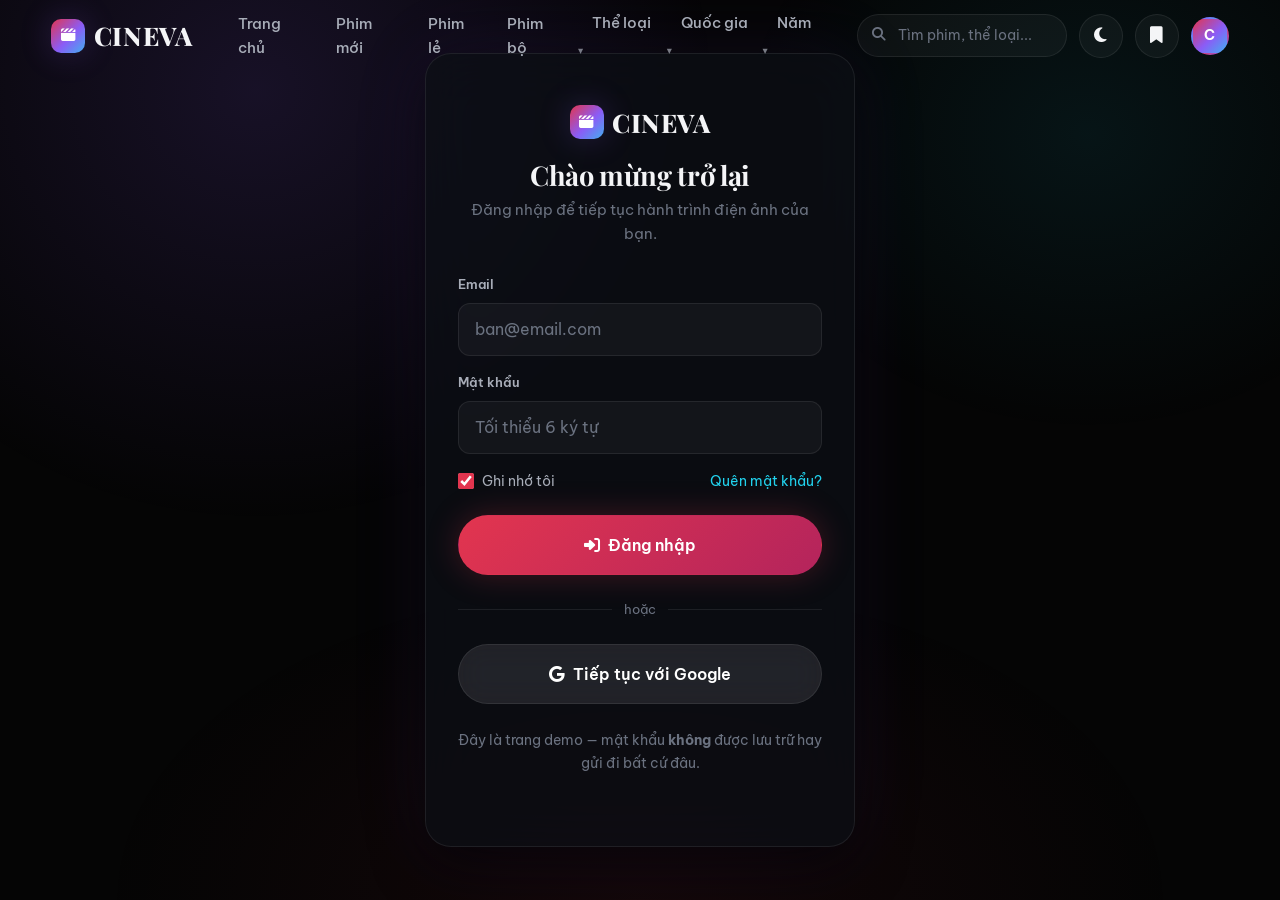
==== login.html @ 710e1b4e "Add files via upload" ====
<!DOCTYPE html>
<html lang="vi" data-theme="dark">
<head>
  <meta charset="UTF-8">
  <meta name="viewport" content="width=device-width, initial-scale=1.0">
  <title>Đăng Nhập — CINEVA</title>
  <meta name="description" content="Đăng nhập vào tài khoản CINEVA để đồng bộ danh sách phim và lịch sử xem.">
  <link rel="icon" href="data:image/svg+xml,%3Csvg xmlns='http://www.w3.org/2000/svg' viewBox='0 0 64 64'%3E%3Cdefs%3E%3ClinearGradient id='g' x1='0' y1='0' x2='1' y2='1'%3E%3Cstop offset='0' stop-color='%23e2354f'/%3E%3Cstop offset='.5' stop-color='%238b5cf6'/%3E%3Cstop offset='1' stop-color='%2322d3ee'/%3E%3C/linearGradient%3E%3C/defs%3E%3Crect width='64' height='64' rx='14' fill='url(%23g)'/%3E%3Cpath d='M26 20l18 12-18 12z' fill='%23fff'/%3E%3C/svg%3E">
  <link rel="preconnect" href="https://fonts.googleapis.com">
  <link rel="preconnect" href="https://fonts.gstatic.com" crossorigin>
  <link href="https://fonts.googleapis.com/css2?family=Be+Vietnam+Pro:wght@300;400;500;600;700;800&family=Playfair+Display:wght@600;700;800;900&display=swap" rel="stylesheet">
  <link rel="stylesheet" href="https://cdnjs.cloudflare.com/ajax/libs/font-awesome/6.5.2/css/all.min.css">
  <link rel="stylesheet" href="assets/css/main.css">
  <link rel="stylesheet" href="assets/css/animations.css">
  <link rel="stylesheet" href="assets/css/responsive.css">
  <script src="assets/js/theme.js"></script>
</head>
<body data-page="login" class="page-fade">
  <header class="site-header"></header>

  <main class="auth-page">
    <div class="auth-card reveal in-view">
      <a class="logo" href="index.html" style="justify-content:center;margin-bottom:.6rem">
        <span class="logo-mark"><i class="fa-solid fa-clapperboard"></i></span>
        <span>CINEVA</span>
      </a>
      <h1 style="text-align:center;font-family:var(--font-display);font-size:1.7rem;margin-bottom:.4rem">Chào mừng trở lại</h1>
      <p style="text-align:center;color:var(--text-3);margin-bottom:1.8rem">Đăng nhập để tiếp tục hành trình điện ảnh của bạn.</p>

      <form id="login-form" novalidate>
        <div class="form-group">
          <label for="login-email">Email</label>
          <input class="form-control" id="login-email" type="email" placeholder="ban@email.com" autocomplete="email" required>
          <span class="field-error">Vui lòng nhập email hợp lệ</span>
        </div>
        <div class="form-group">
          <label for="login-password">Mật khẩu</label>
          <input class="form-control" id="login-password" type="password" placeholder="Tối thiểu 6 ký tự" autocomplete="current-password" required>
          <span class="field-error">Mật khẩu phải có ít nhất 6 ký tự</span>
        </div>
        <div class="form-row" style="display:flex;justify-content:space-between;align-items:center;margin-bottom:1.4rem">
          <label class="checkbox-wrap"><input type="checkbox" checked> Ghi nhớ tôi</label>
          <a href="#" id="link-forgot" style="color:var(--cyan);font-size:.88rem">Quên mật khẩu?</a>
        </div>
        <button class="btn btn-primary btn-lg" type="submit" style="width:100%"><i class="fa-solid fa-right-to-bracket"></i> Đăng nhập</button>
      </form>

      <div class="auth-divider"><span>hoặc</span></div>
      <button class="btn btn-glass btn-lg" id="btn-google" style="width:100%"><i class="fa-brands fa-google"></i> Tiếp tục với Google</button>

      <p style="text-align:center;margin-top:1.6rem;color:var(--text-3);font-size:.88rem">
        Đây là trang demo — mật khẩu <strong>không</strong> được lưu trữ hay gửi đi bất cứ đâu.
      </p>
    </div>
  </main>

  <script src="assets/js/movies.js"></script>
  <script src="assets/js/watchlist.js"></script>
  <script src="assets/js/history.js"></script>
  <script src="assets/js/app.js"></script>
  <script src="assets/js/search.js"></script>
</body>
</html>
---- assets/css/main.css ----
/* ============================================================
   CINEVA — Main Stylesheet
   Design System: Cinematic · Premium · Dark · Glassmorphism
   ============================================================ */

/* ---------- 1. Design Tokens ---------- */
:root {
  /* Backgrounds */
  --bg-0: #050505;
  --bg-1: #08090d;
  --bg-2: #0d1017;
  --bg-3: #131722;
  --surface: rgba(255, 255, 255, 0.04);
  --surface-hover: rgba(255, 255, 255, 0.08);
  --glass: rgba(13, 16, 23, 0.72);
  --glass-border: rgba(255, 255, 255, 0.08);

  /* Text */
  --text-1: #f4f5f7;
  --text-2: #a8adb8;
  --text-3: #6b7280;

  /* Accent */
  --crimson: #e2354f;
  --crimson-soft: #ff5c72;
  --purple: #8b5cf6;
  --blue: #3b82f6;
  --cyan: #22d3ee;
  --gold: #f5c518;
  --accent-grad: linear-gradient(135deg, #e2354f 0%, #8b5cf6 55%, #22d3ee 120%);
  --aurora: radial-gradient(60% 80% at 20% 10%, rgba(139, 92, 246, 0.14), transparent 60%),
            radial-gradient(50% 60% at 85% 15%, rgba(34, 211, 238, 0.08), transparent 55%),
            radial-gradient(70% 60% at 50% 100%, rgba(226, 53, 79, 0.07), transparent 60%);

  /* Typography */
  --font-display: "Playfair Display", Georgia, serif;
  --font-body: "Be Vietnam Pro", "Segoe UI", system-ui, sans-serif;

  /* Spacing scale */
  --sp-1: 0.25rem; --sp-2: 0.5rem; --sp-3: 0.75rem; --sp-4: 1rem;
  --sp-5: 1.5rem; --sp-6: 2rem; --sp-7: 3rem; --sp-8: 4rem; --sp-9: 6rem;

  /* Radius */
  --r-sm: 8px; --r-md: 12px; --r-lg: 18px; --r-xl: 26px; --r-full: 999px;

  /* Shadow & Glow */
  --shadow-card: 0 8px 30px rgba(0, 0, 0, 0.45);
  --shadow-lift: 0 18px 50px rgba(0, 0, 0, 0.6);
  --glow-crimson: 0 0 32px rgba(226, 53, 79, 0.25);
  --glow-purple: 0 0 32px rgba(139, 92, 246, 0.22);

  /* Motion */
  --ease: cubic-bezier(0.22, 1, 0.36, 1);
  --dur-1: 0.18s; --dur-2: 0.35s; --dur-3: 0.6s;

  /* Layout */
  --header-h: 72px;
  --container: 1440px;
  --gutter: clamp(1rem, 4vw, 3.5rem);
}

/* Light theme */
[data-theme="light"] {
  --bg-0: #f7f7f9;
  --bg-1: #ffffff;
  --bg-2: #eef0f4;
  --bg-3: #e4e7ee;
  --surface: rgba(0, 0, 0, 0.04);
  --surface-hover: rgba(0, 0, 0, 0.08);
  --glass: rgba(255, 255, 255, 0.82);
  --glass-border: rgba(0, 0, 0, 0.08);
  --text-1: #14161c;
  --text-2: #4b5260;
  --text-3: #8b93a3;
  --shadow-card: 0 8px 30px rgba(20, 22, 28, 0.1);
  --shadow-lift: 0 18px 50px rgba(20, 22, 28, 0.16);
}

/* ---------- 2. Reset & Base ---------- */
*, *::before, *::after { box-sizing: border-box; margin: 0; padding: 0; }

html { scroll-behavior: smooth; -webkit-text-size-adjust: 100%; }

body {
  font-family: var(--font-body);
  background: var(--bg-0);
  color: var(--text-1);
  line-height: 1.6;
  min-height: 100vh;
  overflow-x: hidden;
  transition: background-color var(--dur-3) var(--ease), color var(--dur-3) var(--ease);
}
body::before {
  content: "";
  position: fixed; inset: 0;
  background: var(--aurora);
  pointer-events: none;
  z-index: 0;
}

img, video { max-width: 100%; display: block; }
a { color: inherit; text-decoration: none; }
button { font: inherit; color: inherit; background: none; border: none; cursor: pointer; }
input, select, textarea { font: inherit; color: inherit; }
ul, ol { list-style: none; }

:focus-visible {
  outline: 2px solid var(--cyan);
  outline-offset: 3px;
  border-radius: 4px;
}

::selection { background: rgba(139, 92, 246, 0.4); color: #fff; }

/* Scrollbar */
::-webkit-scrollbar { width: 10px; height: 8px; }
::-webkit-scrollbar-track { background: var(--bg-1); }
::-webkit-scrollbar-thumb { background: #2a2f3d; border-radius: 5px; }
::-webkit-scrollbar-thumb:hover { background: #3b4152; }

.container {
  width: 100%;
  max-width: var(--container);
  margin-inline: auto;
  padding-inline: var(--gutter);
  position: relative;
  z-index: 1;
}

.visually-hidden {
  position: absolute; width: 1px; height: 1px;
  clip-path: inset(50%); overflow: hidden; white-space: nowrap;
}

main { position: relative; z-index: 1; }

/* ---------- 3. Typography ---------- */
h1, h2, h3, h4 { font-weight: 700; line-height: 1.2; letter-spacing: -0.01em; }
.display-title {
  font-family: var(--font-display);
  font-size: clamp(2.2rem, 5.5vw, 4.6rem);
  font-weight: 800;
  letter-spacing: -0.02em;
  line-height: 1.05;
}
.section-title {
  font-size: clamp(1.15rem, 2.2vw, 1.55rem);
  font-weight: 700;
  display: flex; align-items: center; gap: var(--sp-3);
}
.section-title::before {
  content: "";
  width: 4px; height: 1.35em;
  border-radius: 2px;
  background: var(--accent-grad);
  flex-shrink: 0;
}
.text-gradient {
  background: var(--accent-grad);
  -webkit-background-clip: text;
  background-clip: text;
  -webkit-text-fill-color: transparent;
  color: transparent;
}

/* ---------- 4. Buttons ---------- */
.btn {
  --btn-bg: var(--surface);
  display: inline-flex; align-items: center; justify-content: center;
  gap: var(--sp-2);
  padding: 0.8rem 1.7rem;
  border-radius: var(--r-full);
  font-weight: 600;
  font-size: 0.95rem;
  background: var(--btn-bg);
  border: 1px solid var(--glass-border);
  position: relative;
  overflow: hidden;
  transition: transform var(--dur-2) var(--ease), box-shadow var(--dur-2) var(--ease),
              background var(--dur-2) var(--ease), border-color var(--dur-2) var(--ease);
  white-space: nowrap;
  user-select: none;
}
.btn:hover { transform: translateY(-2px); background: var(--surface-hover); }
.btn:active { transform: translateY(0) scale(0.98); }

.btn-primary {
  background: linear-gradient(135deg, #e2354f, #b4245c);
  border-color: transparent;
  color: #fff;
  box-shadow: var(--glow-crimson);
}
.btn-primary:hover {
  background: linear-gradient(135deg, #ff4763, #cb2968);
  box-shadow: 0 0 44px rgba(226, 53, 79, 0.4);
}
.btn-glass {
  background: rgba(255, 255, 255, 0.09);
  backdrop-filter: blur(14px);
  -webkit-backdrop-filter: blur(14px);
  color: #fff;
}
.btn-glass:hover { background: rgba(255, 255, 255, 0.16); }
.btn-icon {
  width: 44px; height: 44px;
  padding: 0;
  border-radius: var(--r-full);
  display: inline-flex; align-items: center; justify-content: center;
  font-size: 1.05rem;
}
.btn-lg { padding: 1rem 2.3rem; font-size: 1.02rem; }

/* Ripple */
.ripple-ink {
  position: absolute;
  border-radius: 50%;
  background: rgba(255, 255, 255, 0.35);
  transform: scale(0);
  animation: ripple 0.55s var(--ease) forwards;
  pointer-events: none;
}

/* ---------- 5. Header ---------- */
.site-header {
  position: fixed;
  top: 0; left: 0; right: 0;
  z-index: 100;
  height: var(--header-h);
  display: flex; align-items: center;
  transition: background var(--dur-2) var(--ease), border-color var(--dur-2) var(--ease),
              backdrop-filter var(--dur-2) var(--ease);
  border-bottom: 1px solid transparent;
}
.site-header.scrolled {
  background: var(--glass);
  backdrop-filter: blur(20px) saturate(1.4);
  -webkit-backdrop-filter: blur(20px) saturate(1.4);
  border-bottom-color: var(--glass-border);
}
.header-inner {
  display: flex; align-items: center; gap: var(--sp-6);
  width: 100%;
}
.logo {
  font-family: var(--font-display);
  font-size: 1.6rem;
  font-weight: 800;
  letter-spacing: 0.02em;
  display: flex; align-items: center; gap: 0.55rem;
  flex-shrink: 0;
}
.logo-mark {
  width: 34px; height: 34px;
  border-radius: 10px;
  background: var(--accent-grad);
  display: inline-flex; align-items: center; justify-content: center;
  color: #fff; font-size: 0.9rem;
  box-shadow: var(--glow-purple);
}
.main-nav { display: flex; align-items: center; gap: 0.25rem; }
.main-nav a {
  padding: 0.5rem 0.9rem;
  border-radius: var(--r-full);
  font-size: 0.92rem;
  font-weight: 500;
  color: var(--text-2);
  transition: color var(--dur-1) ease, background var(--dur-1) ease;
}
.main-nav a:hover { color: var(--text-1); background: var(--surface); }
.main-nav a.active { color: var(--text-1); background: var(--surface-hover); }

/* Dropdown nav */
.nav-drop { position: relative; }
.nav-drop > a::after { content: " ▾"; font-size: 0.7em; opacity: 0.7; }
.nav-drop-menu {
  position: absolute; top: calc(100% + 10px); left: 0;
  min-width: 220px;
  background: var(--glass);
  backdrop-filter: blur(24px);
  -webkit-backdrop-filter: blur(24px);
  border: 1px solid var(--glass-border);
  border-radius: var(--r-lg);
  padding: var(--sp-2);
  display: grid; grid-template-columns: 1fr 1fr; gap: 2px;
  opacity: 0; visibility: hidden; transform: translateY(8px);
  transition: all var(--dur-2) var(--ease);
  box-shadow: var(--shadow-lift);
}
.nav-drop:hover .nav-drop-menu,
.nav-drop:focus-within .nav-drop-menu { opacity: 1; visibility: visible; transform: translateY(0); }
.nav-drop-menu a { display: block; padding: 0.5rem 0.8rem; border-radius: var(--r-sm); font-size: 0.88rem; }

.header-actions { display: flex; align-items: center; gap: var(--sp-3); margin-left: auto; }

/* Header search */
.header-search { position: relative; }
.header-search input {
  width: 210px;
  padding: 0.55rem 1rem 0.55rem 2.5rem;
  border-radius: var(--r-full);
  border: 1px solid var(--glass-border);
  background: var(--surface);
  color: var(--text-1);
  font-size: 0.9rem;
  transition: width var(--dur-2) var(--ease), background var(--dur-2), border-color var(--dur-2);
}
.header-search input:focus { width: 300px; outline: none; border-color: var(--purple); background: var(--bg-2); }
.header-search input::placeholder { color: var(--text-3); }
.header-search .search-ico {
  position: absolute; left: 0.95rem; top: 50%; transform: translateY(-50%);
  color: var(--text-3); pointer-events: none; font-size: 0.85rem;
}

/* Search suggestion dropdown */
.search-suggest {
  position: absolute; top: calc(100% + 10px); right: 0;
  width: min(420px, 92vw);
  max-height: 420px; overflow-y: auto;
  background: var(--glass);
  backdrop-filter: blur(24px);
  -webkit-backdrop-filter: blur(24px);
  border: 1px solid var(--glass-border);
  border-radius: var(--r-lg);
  box-shadow: var(--shadow-lift);
  padding: var(--sp-2);
  display: none;
  z-index: 110;
}
.search-suggest.open { display: block; animation: fadeSlideUp var(--dur-2) var(--ease); }
.suggest-item {
  display: flex; gap: var(--sp-3); align-items: center;
  padding: var(--sp-2);
  border-radius: var(--r-md);
  transition: background var(--dur-1);
}
.suggest-item:hover, .suggest-item:focus { background: var(--surface-hover); }
.suggest-item img { width: 46px; height: 66px; object-fit: cover; border-radius: 6px; flex-shrink: 0; }
.suggest-item .s-title { font-weight: 600; font-size: 0.92rem; }
.suggest-item .s-meta { font-size: 0.78rem; color: var(--text-3); }
.suggest-empty { padding: var(--sp-5); text-align: center; color: var(--text-3); font-size: 0.9rem; }

.avatar-btn {
  width: 38px; height: 38px;
  border-radius: var(--r-full);
  background: var(--accent-grad);
  display: inline-flex; align-items: center; justify-content: center;
  font-weight: 700; font-size: 0.85rem; color: #fff;
  border: 2px solid transparent;
  transition: box-shadow var(--dur-2), transform var(--dur-2);
  flex-shrink: 0;
}
.avatar-btn:hover { box-shadow: var(--glow-purple); transform: scale(1.06); }

.hamburger { display: none; }

/* Mobile drawer */
.mobile-drawer {
  position: fixed; inset: 0; z-index: 200;
  visibility: hidden;
}
.mobile-drawer.open { visibility: visible; }
.drawer-backdrop {
  position: absolute; inset: 0;
  background: rgba(0, 0, 0, 0.6);
  backdrop-filter: blur(4px);
  opacity: 0;
  transition: opacity var(--dur-2);
}
.mobile-drawer.open .drawer-backdrop { opacity: 1; }
.drawer-panel {
  position: absolute; top: 0; right: 0; bottom: 0;
  width: min(320px, 85vw);
  background: var(--bg-1);
  border-left: 1px solid var(--glass-border);
  padding: var(--sp-6) var(--sp-5);
  transform: translateX(100%);
  transition: transform var(--dur-2) var(--ease);
  overflow-y: auto;
}
.mobile-drawer.open .drawer-panel { transform: translateX(0); }
.drawer-panel nav a {
  display: flex; align-items: center; gap: var(--sp-3);
  padding: 0.85rem 1rem;
  border-radius: var(--r-md);
  font-weight: 500;
  color: var(--text-2);
  transition: background var(--dur-1), color var(--dur-1);
}
.drawer-panel nav a:hover, .drawer-panel nav a.active { background: var(--surface-hover); color: var(--text-1); }
.drawer-close { position: absolute; top: 1rem; right: 1rem; }

/* ---------- 6. Hero ---------- */
.hero {
  position: relative;
  min-height: clamp(560px, 92vh, 860px);
  display: flex; align-items: flex-end;
  overflow: hidden;
  isolation: isolate;
}
.hero-bg {
  position: absolute; inset: 0; z-index: -2;
}
.hero-bg img {
  width: 100%; height: 100%;
  object-fit: cover;
  transform: scale(1.06);
  animation: heroKenBurns 14s var(--ease) infinite alternate;
}
.hero-slide { position: absolute; inset: 0; opacity: 0; transition: opacity 0.9s var(--ease); }
.hero-slide.active { opacity: 1; }
.hero::after {
  content: "";
  position: absolute; inset: 0; z-index: -1;
  background:
    linear-gradient(to top, var(--bg-0) 4%, rgba(5, 5, 5, 0.55) 42%, rgba(5, 5, 5, 0.15) 75%),
    linear-gradient(to right, rgba(5, 5, 5, 0.88) 0%, rgba(5, 5, 5, 0.42) 45%, transparent 75%);
}
.hero-content {
  padding-bottom: clamp(3rem, 8vh, 6rem);
  padding-top: calc(var(--header-h) + 2rem);
  max-width: 640px;
}
.hero-eyebrow {
  display: inline-flex; align-items: center; gap: var(--sp-2);
  font-size: 0.78rem;
  font-weight: 700;
  letter-spacing: 0.22em;
  text-transform: uppercase;
  color: var(--crimson-soft);
  margin-bottom: var(--sp-4);
}
.hero-eyebrow::before { content: ""; width: 28px; height: 2px; background: var(--crimson); border-radius: 2px; }
.hero-meta {
  display: flex; flex-wrap: wrap; align-items: center; gap: var(--sp-3);
  margin: var(--sp-4) 0;
  font-size: 0.92rem;
  color: var(--text-2);
}
.hero-meta .dot { width: 4px; height: 4px; border-radius: 50%; background: var(--text-3); }
.rating-badge {
  display: inline-flex; align-items: center; gap: 0.35rem;
  padding: 0.2rem 0.65rem;
  border-radius: var(--r-full);
  background: rgba(245, 197, 24, 0.12);
  color: var(--gold);
  font-weight: 700;
  font-size: 0.86rem;
  border: 1px solid rgba(245, 197, 24, 0.25);
}
.hero-desc {
  color: var(--text-2);
  font-size: 1.02rem;
  max-width: 560px;
  display: -webkit-box;
  -webkit-line-clamp: 3;
  -webkit-box-orient: vertical;
  overflow: hidden;
  margin-bottom: var(--sp-6);
}
.hero-actions { display: flex; flex-wrap: wrap; gap: var(--sp-3); }
.hero-genres { display: flex; flex-wrap: wrap; gap: var(--sp-2); margin-top: var(--sp-2); }
.genre-chip {
  padding: 0.28rem 0.85rem;
  border-radius: var(--r-full);
  font-size: 0.8rem;
  font-weight: 500;
  background: rgba(255, 255, 255, 0.07);
  border: 1px solid var(--glass-border);
  color: var(--text-2);
  transition: all var(--dur-1);
  cursor: pointer;
  position: relative;
  z-index: 1;
}
.genre-chip:hover { background: var(--surface-hover); color: var(--text-1); border-color: var(--purple); }
.genre-chip.active {
  background: linear-gradient(135deg, rgba(226, 53, 79, 0.25), rgba(139, 92, 246, 0.25));
  color: #fff;
  border-color: var(--crimson);
  box-shadow: var(--glow-crimson);
}

/* Hero indicators */
.hero-dots {
  position: absolute;
  right: var(--gutter); bottom: 3rem;
  display: flex; flex-direction: column; gap: 10px;
  z-index: 2;
}
.hero-dots button {
  width: 4px; height: 26px;
  border-radius: 2px;
  background: rgba(255, 255, 255, 0.25);
  transition: all var(--dur-2) var(--ease);
}
.hero-dots button.active { background: var(--crimson); height: 42px; box-shadow: var(--glow-crimson); }

/* ---------- 7. Sections & Rails ---------- */
.section { padding-block: clamp(1.6rem, 3.5vw, 2.6rem); position: relative; z-index: 1; }
.section-head {
  display: flex; align-items: center; justify-content: space-between;
  gap: var(--sp-4);
  margin-bottom: var(--sp-5);
}
.section-link {
  font-size: 0.88rem; font-weight: 600;
  color: var(--text-3);
  display: inline-flex; align-items: center; gap: 6px;
  transition: color var(--dur-1), gap var(--dur-2) var(--ease);
}
.section-link:hover { color: var(--cyan); gap: 10px; }

.rail-wrap { position: relative; }
.rail {
  display: flex; gap: var(--sp-4);
  overflow-x: auto;
  scroll-snap-type: x mandatory;
  scroll-behavior: smooth;
  padding: 6px 4px 20px;
  scrollbar-width: none;
  -ms-overflow-style: none;
}
.rail::-webkit-scrollbar { display: none; }
.rail > * { scroll-snap-align: start; flex-shrink: 0; }

.rail-arrow {
  position: absolute; top: 40%;
  transform: translateY(-50%);
  z-index: 5;
  width: 44px; height: 44px;
  border-radius: var(--r-full);
  background: var(--glass);
  backdrop-filter: blur(16px);
  -webkit-backdrop-filter: blur(16px);
  border: 1px solid var(--glass-border);
  color: var(--text-1);
  display: flex; align-items: center; justify-content: center;
  opacity: 0;
  transition: opacity var(--dur-2), transform var(--dur-2) var(--ease), background var(--dur-1);
  box-shadow: var(--shadow-card);
}
.rail-wrap:hover .rail-arrow { opacity: 1; }
.rail-arrow:hover { background: var(--surface-hover); transform: translateY(-50%) scale(1.08); }
.rail-arrow.prev { left: -12px; }
.rail-arrow.next { right: -12px; }
.rail-arrow[disabled] { opacity: 0 !important; pointer-events: none; }

/* ---------- 8. Movie Card ---------- */
.movie-card {
  width: clamp(158px, 16vw, 218px);
  position: relative;
  border-radius: var(--r-lg);
  cursor: pointer;
  transition: transform var(--dur-2) var(--ease);
}
.movie-card:hover { transform: translateY(-6px); }
.card-poster {
  position: relative;
  aspect-ratio: 2 / 3;
  border-radius: var(--r-lg);
  overflow: hidden;
  background: var(--bg-3);
  box-shadow: var(--shadow-card);
  transition: box-shadow var(--dur-2) var(--ease);
}
.movie-card:hover .card-poster {
  box-shadow: var(--shadow-lift), 0 0 0 1px rgba(139, 92, 246, 0.35), var(--glow-purple);
}
.card-poster img {
  width: 100%; height: 100%;
  object-fit: cover;
  transition: transform 0.55s var(--ease);
}
.movie-card:hover .card-poster img { transform: scale(1.07); }

.card-badges {
  position: absolute; top: 10px; left: 10px; right: 10px;
  display: flex; justify-content: space-between;
  z-index: 2;
  pointer-events: none;
}
.badge {
  padding: 0.18rem 0.55rem;
  border-radius: 6px;
  font-size: 0.68rem;
  font-weight: 800;
  letter-spacing: 0.06em;
  backdrop-filter: blur(8px);
}
.badge-quality { background: rgba(255, 255, 255, 0.14); color: #fff; border: 1px solid rgba(255,255,255,0.2); }
.badge-new { background: linear-gradient(135deg, #e2354f, #b4245c); color: #fff; box-shadow: var(--glow-crimson); }
.badge-type { background: rgba(34, 211, 238, 0.16); color: var(--cyan); border: 1px solid rgba(34,211,238,0.3); }

.card-overlay {
  position: absolute; inset: 0;
  background: linear-gradient(to top, rgba(5, 5, 5, 0.92) 0%, rgba(5, 5, 5, 0.35) 55%, transparent 100%);
  opacity: 0;
  transition: opacity var(--dur-2) var(--ease);
  display: flex; flex-direction: column; justify-content: flex-end;
  padding: var(--sp-4);
  gap: var(--sp-3);
}
.movie-card:hover .card-overlay, .movie-card:focus-within .card-overlay { opacity: 1; }
.overlay-actions { display: flex; gap: var(--sp-2); }
.overlay-actions .btn-icon {
  width: 40px; height: 40px;
  background: rgba(255, 255, 255, 0.12);
  backdrop-filter: blur(10px);
  border: 1px solid rgba(255, 255, 255, 0.18);
  color: #fff;
  transform: translateY(12px);
  opacity: 0;
  transition: all var(--dur-2) var(--ease);
}
.movie-card:hover .overlay-actions .btn-icon,
.movie-card:focus-within .overlay-actions .btn-icon { transform: translateY(0); opacity: 1; }
.overlay-actions .btn-icon:nth-child(2) { transition-delay: 0.05s; }
.overlay-actions .btn-icon:nth-child(3) { transition-delay: 0.1s; }
.overlay-actions .btn-icon:hover { background: var(--crimson); border-color: var(--crimson); }
.overlay-actions .btn-icon.in-list { background: var(--purple); border-color: var(--purple); }
.overlay-genres { font-size: 0.75rem; color: var(--text-2); }

.card-info { padding: var(--sp-3) var(--sp-1) 0; }
.card-title {
  font-size: 0.95rem;
  font-weight: 600;
  white-space: nowrap; overflow: hidden; text-overflow: ellipsis;
  transition: color var(--dur-1);
}
.movie-card:hover .card-title { color: var(--crimson-soft); }
.card-meta {
  display: flex; align-items: center; gap: var(--sp-2);
  font-size: 0.8rem;
  color: var(--text-3);
  margin-top: 2px;
}
.card-meta .star { color: var(--gold); }

/* Progress bar (continue watching) */
.card-progress {
  position: absolute; left: 0; right: 0; bottom: 0;
  height: 4px;
  background: rgba(255, 255, 255, 0.15);
  z-index: 3;
}
.card-progress span {
  display: block; height: 100%;
  background: var(--accent-grad);
  border-radius: 0 2px 2px 0;
}

/* ---------- 9. Grid layout (browse / watchlist) ---------- */
.movie-grid {
  display: grid;
  grid-template-columns: repeat(auto-fill, minmax(168px, 1fr));
  gap: var(--sp-5) var(--sp-4);
}
.movie-grid .movie-card { width: 100%; }

/* ---------- 10. Filters ---------- */
.filter-bar {
  background: var(--glass);
  backdrop-filter: blur(20px);
  -webkit-backdrop-filter: blur(20px);
  border: 1px solid var(--glass-border);
  border-radius: var(--r-xl);
  padding: var(--sp-5);
  margin-bottom: var(--sp-6);
  box-shadow: var(--shadow-card);
}
.filter-row { display: flex; flex-wrap: wrap; gap: var(--sp-4); align-items: flex-end; }
.filter-group { display: flex; flex-direction: column; gap: var(--sp-2); min-width: 150px; flex: 1; }
.filter-group label { font-size: 0.78rem; font-weight: 700; letter-spacing: 0.08em; text-transform: uppercase; color: var(--text-3); }
.filter-group select, .filter-group input {
  padding: 0.65rem 0.9rem;
  border-radius: var(--r-md);
  background: var(--surface);
  border: 1px solid var(--glass-border);
  color: var(--text-1);
  transition: border-color var(--dur-1);
  appearance: none;
  background-image: url("data:image/svg+xml,%3Csvg xmlns='http://www.w3.org/2000/svg' width='10' height='6'%3E%3Cpath d='M1 1l4 4 4-4' stroke='%23a8adb8' fill='none' stroke-width='1.5'/%3E%3C/svg%3E");
  background-repeat: no-repeat;
  background-position: right 0.9rem center;
}
.filter-group select:focus, .filter-group input:focus { outline: none; border-color: var(--purple); }
.filter-group option { background: var(--bg-2); color: var(--text-1); }
.filter-actions { display: flex; gap: var(--sp-3); }
.result-count { color: var(--text-3); font-size: 0.9rem; margin-bottom: var(--sp-4); }

/* ---------- 11. Detail page ---------- */
.detail-hero {
  position: relative;
  min-height: 78vh;
  display: flex; align-items: flex-end;
  isolation: isolate;
  overflow: hidden;
}
.detail-hero .hero-bg img { animation: none; transform: scale(1.02); }
.detail-hero::after {
  content: "";
  position: absolute; inset: 0; z-index: -1;
  background:
    linear-gradient(to top, var(--bg-0) 8%, rgba(5,5,5,0.6) 45%, rgba(5,5,5,0.2) 80%),
    linear-gradient(to right, rgba(5,5,5,0.85), rgba(5,5,5,0.3) 55%, transparent);
}
.detail-layout {
  display: flex; gap: var(--sp-7);
  align-items: flex-end;
  padding-block: var(--sp-7);
  padding-top: calc(var(--header-h) + 3rem);
}
.detail-poster {
  width: clamp(200px, 22vw, 300px);
  border-radius: var(--r-xl);
  overflow: hidden;
  box-shadow: var(--shadow-lift), 0 0 60px rgba(139, 92, 246, 0.15);
  flex-shrink: 0;
  border: 1px solid var(--glass-border);
}
.detail-poster img { aspect-ratio: 2/3; object-fit: cover; width: 100%; }
.detail-info { flex: 1; min-width: 0; }
.detail-sub { color: var(--text-3); font-size: 1.05rem; margin-top: var(--sp-2); font-style: italic; }
.detail-body { padding-block: var(--sp-7); display: grid; grid-template-columns: 1fr 340px; gap: var(--sp-7); }
.info-list { display: grid; gap: var(--sp-3); }
.info-list .row { display: grid; grid-template-columns: 110px 1fr; gap: var(--sp-3); font-size: 0.94rem; }
.info-list .row dt { color: var(--text-3); font-weight: 600; }
.info-list .row dd { color: var(--text-2); }
.detail-desc { color: var(--text-2); font-size: 1.02rem; line-height: 1.8; }
.side-card {
  background: var(--surface);
  border: 1px solid var(--glass-border);
  border-radius: var(--r-xl);
  padding: var(--sp-5);
}

/* Cast chips */
.cast-list { display: flex; flex-wrap: wrap; gap: var(--sp-2); }
.cast-chip {
  display: inline-flex; align-items: center; gap: var(--sp-2);
  padding: 0.35rem 0.9rem 0.35rem 0.4rem;
  border-radius: var(--r-full);
  background: var(--surface);
  border: 1px solid var(--glass-border);
  font-size: 0.85rem;
  color: var(--text-2);
}
.cast-chip .ava {
  width: 26px; height: 26px; border-radius: 50%;
  background: var(--accent-grad);
  display: inline-flex; align-items: center; justify-content: center;
  font-size: 0.65rem; font-weight: 700; color: #fff;
}

/* ---------- 12. Player ---------- */
.watch-layout { padding-top: calc(var(--header-h) + 1.5rem); padding-bottom: var(--sp-8); }
.player-shell {
  position: relative;
  border-radius: var(--r-xl);
  overflow: hidden;
  background: #000;
  box-shadow: var(--shadow-lift), 0 0 80px rgba(139, 92, 246, 0.12);
  aspect-ratio: 16 / 9;
  max-height: 78vh;
  margin-inline: auto;
}
.watch-layout.theater .player-shell {
  border-radius: 0;
  max-width: none;
  width: 100vw;
  margin-left: calc(50% - 50vw);
}
.player-shell video { width: 100%; height: 100%; object-fit: contain; background: #000; }

.player-ui {
  position: absolute; inset: 0;
  display: flex; flex-direction: column; justify-content: space-between;
  background: linear-gradient(to bottom, rgba(0,0,0,0.55), transparent 22%, transparent 72%, rgba(0,0,0,0.75));
  opacity: 1;
  transition: opacity var(--dur-2);
}
.player-shell.hide-ui .player-ui { opacity: 0; pointer-events: none; cursor: none; }
.player-top { padding: var(--sp-4) var(--sp-5); display: flex; align-items: center; gap: var(--sp-3); color: #fff; }
.player-top h1 { font-size: 1.05rem; font-weight: 600; }
.player-top .ep-label { color: rgba(255,255,255,0.6); font-size: 0.85rem; }

.player-center {
  position: absolute; inset: 0;
  display: flex; align-items: center; justify-content: center;
  pointer-events: none;
}
.big-play {
  width: 84px; height: 84px;
  border-radius: 50%;
  background: rgba(255, 255, 255, 0.12);
  backdrop-filter: blur(14px);
  border: 1px solid rgba(255, 255, 255, 0.25);
  color: #fff;
  font-size: 1.7rem;
  display: flex; align-items: center; justify-content: center;
  pointer-events: auto;
  transition: transform var(--dur-2) var(--ease), background var(--dur-1);
  box-shadow: 0 0 60px rgba(0,0,0,0.4);
}
.big-play:hover { transform: scale(1.1); background: rgba(226, 53, 79, 0.85); }
.player-shell.playing .big-play { opacity: 0; pointer-events: none; }

.player-bottom { padding: 0 var(--sp-5) var(--sp-4); color: #fff; }
.seek-row { display: flex; align-items: center; gap: var(--sp-3); margin-bottom: var(--sp-2); }
.time-label { font-size: 0.78rem; font-variant-numeric: tabular-nums; color: rgba(255,255,255,0.75); min-width: 44px; }

.seek-bar {
  --seek-fill: 0%;
  --buffer-fill: 0%;
  flex: 1;
  height: 18px;
  display: flex; align-items: center;
  cursor: pointer;
  position: relative;
}
.seek-track {
  width: 100%; height: 4px;
  border-radius: 2px;
  background: rgba(255, 255, 255, 0.2);
  position: relative;
  overflow: visible;
  transition: height var(--dur-1);
}
.seek-bar:hover .seek-track { height: 7px; }
.seek-buffer { position: absolute; inset: 0; width: var(--buffer-fill); background: rgba(255,255,255,0.3); border-radius: 2px; }
.seek-fill {
  position: absolute; inset: 0;
  width: var(--seek-fill);
  background: var(--accent-grad);
  border-radius: 2px;
}
.seek-thumb {
  position: absolute; top: 50%;
  left: var(--seek-fill);
  width: 14px; height: 14px;
  border-radius: 50%;
  background: #fff;
  transform: translate(-50%, -50%) scale(0);
  transition: transform var(--dur-1);
  box-shadow: 0 0 12px rgba(226, 53, 79, 0.7);
}
.seek-bar:hover .seek-thumb { transform: translate(-50%, -50%) scale(1); }

.controls-row { display: flex; align-items: center; gap: var(--sp-2); }
.pc-btn {
  width: 42px; height: 42px;
  border-radius: var(--r-md);
  display: inline-flex; align-items: center; justify-content: center;
  color: rgba(255, 255, 255, 0.85);
  font-size: 1.05rem;
  transition: background var(--dur-1), color var(--dur-1), transform var(--dur-1);
}
.pc-btn:hover { background: rgba(255, 255, 255, 0.12); color: #fff; transform: scale(1.05); }
.pc-btn.active { color: var(--cyan); }
.controls-spacer { flex: 1; }

.volume-wrap { display: flex; align-items: center; gap: var(--sp-1); }
.volume-slider {
  width: 0; overflow: hidden;
  transition: width var(--dur-2) var(--ease);
  display: flex; align-items: center;
}
.volume-wrap:hover .volume-slider, .volume-slider:focus-within { width: 84px; }
.volume-slider input[type="range"] {
  width: 76px;
  accent-color: var(--crimson);
  cursor: pointer;
}

/* Settings popover */
.player-pop {
  position: absolute; bottom: 64px; right: var(--sp-5);
  min-width: 190px;
  background: rgba(13, 16, 23, 0.92);
  backdrop-filter: blur(20px);
  border: 1px solid var(--glass-border);
  border-radius: var(--r-lg);
  padding: var(--sp-2);
  display: none;
  z-index: 10;
  box-shadow: var(--shadow-lift);
}
.player-pop.open { display: block; animation: fadeSlideUp var(--dur-2) var(--ease); }
.pop-title { font-size: 0.72rem; letter-spacing: 0.1em; text-transform: uppercase; color: var(--text-3); padding: var(--sp-2) var(--sp-3); }
.pop-item {
  display: flex; justify-content: space-between; align-items: center;
  width: 100%;
  padding: 0.55rem 0.85rem;
  border-radius: var(--r-sm);
  font-size: 0.88rem;
  color: rgba(255,255,255,0.85);
  transition: background var(--dur-1);
  text-align: left;
}
.pop-item:hover { background: rgba(255, 255, 255, 0.08); }
.pop-item.active { color: var(--cyan); }
.pop-item.active::after { content: "✓"; }

/* Episode panel */
.episode-panel { margin-top: var(--sp-6); }
.season-tabs { display: flex; gap: var(--sp-2); margin-bottom: var(--sp-4); flex-wrap: wrap; }
.season-tab {
  padding: 0.55rem 1.3rem;
  border-radius: var(--r-full);
  border: 1px solid var(--glass-border);
  background: var(--surface);
  font-weight: 600; font-size: 0.9rem;
  color: var(--text-2);
  transition: all var(--dur-1);
}
.season-tab.active { background: var(--accent-grad); color: #fff; border-color: transparent; }
.episode-grid {
  display: grid;
  grid-template-columns: repeat(auto-fill, minmax(72px, 1fr));
  gap: var(--sp-2);
}
.ep-btn {
  aspect-ratio: 16/10;
  border-radius: var(--r-md);
  background: var(--surface);
  border: 1px solid var(--glass-border);
  font-weight: 600;
  color: var(--text-2);
  display: flex; flex-direction: column; align-items: center; justify-content: center;
  gap: 2px;
  transition: all var(--dur-1);
  font-size: 0.9rem;
}
.ep-btn small { font-size: 0.65rem; color: var(--text-3); font-weight: 500; }
.ep-btn:hover { border-color: var(--purple); color: var(--text-1); background: var(--surface-hover); }
.ep-btn.active {
  background: linear-gradient(135deg, rgba(226,53,79,0.25), rgba(139,92,246,0.25));
  border-color: var(--crimson);
  color: #fff;
  box-shadow: var(--glow-crimson);
}
.ep-nav { display: flex; gap: var(--sp-3); margin-top: var(--sp-4); }

/* ---------- 13. Page hero (sub pages) ---------- */
.page-hero {
  padding-top: calc(var(--header-h) + clamp(2rem, 6vw, 4rem));
  padding-bottom: clamp(1.5rem, 4vw, 3rem);
  position: relative; z-index: 1;
}
.page-hero p { color: var(--text-3); margin-top: var(--sp-2); max-width: 560px; }

/* ---------- 14. Empty states ---------- */
.empty-state {
  text-align: center;
  padding: var(--sp-9) var(--sp-5);
  color: var(--text-3);
}
.empty-state .empty-ico {
  width: 88px; height: 88px;
  margin: 0 auto var(--sp-5);
  border-radius: var(--r-xl);
  background: var(--surface);
  border: 1px solid var(--glass-border);
  display: flex; align-items: center; justify-content: center;
  font-size: 2rem;
  color: var(--text-3);
}
.empty-state h3 { color: var(--text-1); margin-bottom: var(--sp-2); font-size: 1.25rem; }
.empty-state .btn { margin-top: var(--sp-5); }

/* ---------- 15. Toast ---------- */
.toast-stack {
  position: fixed;
  bottom: calc(env(safe-area-inset-bottom, 0px) + 84px);
  left: 50%; transform: translateX(-50%);
  z-index: 500;
  display: flex; flex-direction: column; gap: var(--sp-2);
  pointer-events: none;
  width: min(380px, 92vw);
}
.toast {
  display: flex; align-items: center; gap: var(--sp-3);
  padding: 0.85rem 1.2rem;
  border-radius: var(--r-lg);
  background: var(--glass);
  backdrop-filter: blur(24px);
  -webkit-backdrop-filter: blur(24px);
  border: 1px solid var(--glass-border);
  box-shadow: var(--shadow-lift);
  font-size: 0.9rem;
  animation: toastIn var(--dur-2) var(--ease);
}
.toast.leaving { animation: toastOut var(--dur-2) var(--ease) forwards; }
.toast .t-ico { font-size: 1rem; flex-shrink: 0; }
.toast.success .t-ico { color: #34d399; }
.toast.info .t-ico { color: var(--cyan); }
.toast.error .t-ico { color: var(--crimson-soft); }

/* ---------- 16. Modal ---------- */
.modal {
  position: fixed; inset: 0; z-index: 400;
  display: none;
  align-items: center; justify-content: center;
  padding: var(--sp-4);
}
.modal.open { display: flex; }
.modal-backdrop {
  position: absolute; inset: 0;
  background: rgba(0, 0, 0, 0.7);
  backdrop-filter: blur(6px);
  animation: fadeIn var(--dur-2);
}
.modal-box {
  position: relative;
  width: min(880px, 100%);
  background: var(--bg-1);
  border: 1px solid var(--glass-border);
  border-radius: var(--r-xl);
  box-shadow: var(--shadow-lift);
  overflow: hidden;
  animation: modalIn var(--dur-3) var(--ease);
  max-height: 90vh;
  overflow-y: auto;
}
.modal-box .modal-close {
  position: absolute; top: 0.9rem; right: 0.9rem; z-index: 5;
  background: rgba(0,0,0,0.45);
  backdrop-filter: blur(8px);
  color: #fff;
}
.trailer-frame { aspect-ratio: 16/9; background: #000; }
.trailer-frame video { width: 100%; height: 100%; }

/* ---------- 17. Skeleton loading ---------- */
.skeleton {
  position: relative;
  overflow: hidden;
  background: var(--bg-3);
  border-radius: var(--r-lg);
}
.skeleton::after {
  content: "";
  position: absolute; inset: 0;
  background: linear-gradient(90deg, transparent, rgba(255, 255, 255, 0.06), transparent);
  animation: shimmer 1.6s infinite;
}
.sk-card { width: clamp(158px, 16vw, 218px); flex-shrink: 0; }
.sk-poster { aspect-ratio: 2/3; border-radius: var(--r-lg); }
.sk-line { height: 12px; border-radius: 6px; margin-top: 10px; }
.sk-line.short { width: 55%; }
.sk-hero { min-height: clamp(560px, 92vh, 860px); border-radius: 0; }

/* Initial loading screen */
.boot-screen {
  position: fixed; inset: 0;
  z-index: 1000;
  background: var(--bg-0);
  display: flex; flex-direction: column; align-items: center; justify-content: center;
  gap: var(--sp-5);
  transition: opacity 0.5s var(--ease), visibility 0.5s;
}
.boot-screen.done { opacity: 0; visibility: hidden; }
.boot-logo {
  font-family: var(--font-display);
  font-size: 2.4rem; font-weight: 800;
  animation: bootPulse 1.6s ease-in-out infinite;
}
.boot-bar {
  width: 180px; height: 3px;
  background: var(--surface-hover);
  border-radius: 2px;
  overflow: hidden;
}
.boot-bar span {
  display: block; height: 100%; width: 40%;
  background: var(--accent-grad);
  border-radius: 2px;
  animation: bootSlide 1.1s var(--ease) infinite;
}

/* ---------- 18. Footer ---------- */
.site-footer {
  margin-top: var(--sp-8);
  border-top: 1px solid var(--glass-border);
  background: linear-gradient(to bottom, transparent, rgba(139, 92, 246, 0.04));
  padding: var(--sp-8) 0 calc(var(--sp-6) + 68px);
  position: relative; z-index: 1;
}
.footer-grid {
  display: grid;
  grid-template-columns: 2fr 1fr 1fr 1fr;
  gap: var(--sp-6);
}
.footer-brand p { color: var(--text-3); font-size: 0.9rem; margin-top: var(--sp-3); max-width: 320px; }
.footer-col h4 { font-size: 0.8rem; letter-spacing: 0.12em; text-transform: uppercase; color: var(--text-3); margin-bottom: var(--sp-4); }
.footer-col a { display: block; padding: 0.3rem 0; color: var(--text-2); font-size: 0.9rem; transition: color var(--dur-1); }
.footer-col a:hover { color: var(--cyan); }
.footer-bottom {
  margin-top: var(--sp-7);
  padding-top: var(--sp-5);
  border-top: 1px solid var(--glass-border);
  display: flex; justify-content: space-between; align-items: center; gap: var(--sp-4);
  flex-wrap: wrap;
  color: var(--text-3); font-size: 0.84rem;
}

/* ---------- 19. Bottom navigation (mobile) ---------- */
.bottom-nav {
  position: fixed;
  left: 0; right: 0; bottom: 0;
  z-index: 150;
  display: none;
  background: var(--glass);
  backdrop-filter: blur(24px) saturate(1.5);
  -webkit-backdrop-filter: blur(24px) saturate(1.5);
  border-top: 1px solid var(--glass-border);
  padding: 0.4rem 0 calc(0.4rem + env(safe-area-inset-bottom, 0px));
}
.bottom-nav ul { display: flex; justify-content: space-around; }
.bottom-nav a {
  display: flex; flex-direction: column; align-items: center; gap: 3px;
  padding: 0.4rem 0.9rem;
  font-size: 0.66rem;
  color: var(--text-3);
  border-radius: var(--r-md);
  transition: color var(--dur-1);
}
.bottom-nav a i { font-size: 1.15rem; }
.bottom-nav a.active { color: var(--crimson-soft); }
.bottom-nav a.active i { filter: drop-shadow(0 0 8px rgba(226, 53, 79, 0.6)); }

/* ---------- 20. Auth (login) ---------- */
.auth-page {
  min-height: 100vh;
  display: flex; align-items: center; justify-content: center;
  padding: var(--sp-5);
  position: relative; z-index: 1;
}
.auth-card {
  width: min(430px, 100%);
  background: var(--glass);
  backdrop-filter: blur(28px);
  -webkit-backdrop-filter: blur(28px);
  border: 1px solid var(--glass-border);
  border-radius: var(--r-xl);
  padding: var(--sp-7) var(--sp-6);
  box-shadow: var(--shadow-lift), 0 0 80px rgba(139, 92, 246, 0.1);
  animation: fadeSlideUp var(--dur-3) var(--ease);
}
.auth-card h1 { font-family: var(--font-display); font-size: 1.9rem; margin: var(--sp-4) 0 var(--sp-2); }
.auth-card > p { color: var(--text-3); font-size: 0.92rem; margin-bottom: var(--sp-5); }
.form-group { margin-bottom: var(--sp-4); }
.form-group label { display: block; font-size: 0.82rem; font-weight: 600; color: var(--text-2); margin-bottom: var(--sp-2); }
.form-control {
  width: 100%;
  padding: 0.8rem 1rem;
  border-radius: var(--r-md);
  background: var(--surface);
  border: 1px solid var(--glass-border);
  color: var(--text-1);
  transition: border-color var(--dur-1), box-shadow var(--dur-1);
}
.form-control:focus { outline: none; border-color: var(--purple); box-shadow: 0 0 0 3px rgba(139, 92, 246, 0.15); }
.form-control::placeholder { color: var(--text-3); }
.form-row { display: flex; justify-content: space-between; align-items: center; margin-bottom: var(--sp-5); font-size: 0.85rem; }
.form-row a { color: var(--cyan); }
.checkbox-wrap { display: flex; align-items: center; gap: var(--sp-2); color: var(--text-2); cursor: pointer; }
.checkbox-wrap input { accent-color: var(--crimson); width: 16px; height: 16px; cursor: pointer; }
.auth-divider {
  display: flex; align-items: center; gap: var(--sp-3);
  color: var(--text-3); font-size: 0.8rem;
  margin: var(--sp-5) 0;
}
.auth-divider::before, .auth-divider::after { content: ""; flex: 1; height: 1px; background: var(--glass-border); }
.field-error { color: var(--crimson-soft); font-size: 0.78rem; margin-top: 4px; display: none; }
.form-group.invalid .field-error { display: block; }
.form-group.invalid .form-control { border-color: var(--crimson); }

/* ---------- 21. Profile ---------- */
.profile-head {
  display: flex; align-items: center; gap: var(--sp-5);
  padding: var(--sp-6);
  background: var(--glass);
  backdrop-filter: blur(20px);
  border: 1px solid var(--glass-border);
  border-radius: var(--r-xl);
  margin-bottom: var(--sp-6);
  box-shadow: var(--shadow-card);
  flex-wrap: wrap;
}
.profile-ava {
  width: 92px; height: 92px;
  border-radius: 50%;
  background: var(--accent-grad);
  display: flex; align-items: center; justify-content: center;
  font-size: 2rem; font-weight: 800; color: #fff;
  box-shadow: var(--glow-purple);
  flex-shrink: 0;
}
.profile-head h1 { font-size: 1.6rem; }
.profile-head .p-email { color: var(--text-3); font-size: 0.92rem; }
.profile-stats { display: flex; gap: var(--sp-5); margin-left: auto; flex-wrap: wrap; }
.p-stat { text-align: center; }
.p-stat b { font-size: 1.5rem; display: block; }
.p-stat span { font-size: 0.78rem; color: var(--text-3); }

.settings-list { display: grid; gap: var(--sp-2); }
.setting-row {
  display: flex; align-items: center; justify-content: space-between;
  gap: var(--sp-4);
  padding: var(--sp-4) var(--sp-5);
  background: var(--surface);
  border: 1px solid var(--glass-border);
  border-radius: var(--r-lg);
}
.setting-row .s-label b { display: block; font-size: 0.95rem; }
.setting-row .s-label span { font-size: 0.82rem; color: var(--text-3); }

/* Theme switch */
.switch {
  position: relative;
  width: 52px; height: 28px;
  border-radius: var(--r-full);
  background: var(--surface-hover);
  border: 1px solid var(--glass-border);
  transition: background var(--dur-2);
  flex-shrink: 0;
}
.switch::after {
  content: "";
  position: absolute; top: 3px; left: 3px;
  width: 20px; height: 20px;
  border-radius: 50%;
  background: var(--text-2);
  transition: transform var(--dur-2) var(--ease), background var(--dur-2);
}
.switch[aria-checked="true"] { background: var(--purple); }
.switch[aria-checked="true"]::after { transform: translateX(24px); background: #fff; }

/* ---------- 22. History rows ---------- */
.history-list { display: grid; gap: var(--sp-3); }
.history-row {
  display: flex; gap: var(--sp-4); align-items: center;
  padding: var(--sp-3);
  background: var(--surface);
  border: 1px solid var(--glass-border);
  border-radius: var(--r-lg);
  transition: background var(--dur-1), transform var(--dur-2) var(--ease);
}
.history-row:hover { background: var(--surface-hover); transform: translateX(4px); }
.history-row img { width: 60px; height: 88px; object-fit: cover; border-radius: var(--r-sm); flex-shrink: 0; }
.history-row .h-info { flex: 1; min-width: 0; }
.history-row .h-title { font-weight: 600; white-space: nowrap; overflow: hidden; text-overflow: ellipsis; }
.history-row .h-time { font-size: 0.8rem; color: var(--text-3); margin-top: 2px; }
.h-progress {
  height: 5px; border-radius: 3px;
  background: var(--surface-hover);
  margin-top: var(--sp-2);
  overflow: hidden;
  max-width: 320px;
}
.h-progress span { display: block; height: 100%; background: var(--accent-grad); border-radius: 3px; }
.h-actions { display: flex; gap: var(--sp-2); flex-shrink: 0; }

/* ---------- 23. Admin ---------- */
.admin-layout { display: flex; min-height: 100vh; position: relative; z-index: 1; }
.admin-sidebar {
  width: 240px;
  flex-shrink: 0;
  background: var(--bg-1);
  border-right: 1px solid var(--glass-border);
  padding: var(--sp-5) var(--sp-3);
  position: sticky; top: 0;
  height: 100vh;
  display: flex; flex-direction: column;
  gap: var(--sp-2);
}
.admin-sidebar .logo { padding: 0 var(--sp-3) var(--sp-5); font-size: 1.3rem; }
.admin-nav-btn {
  display: flex; align-items: center; gap: var(--sp-3);
  width: 100%;
  padding: 0.75rem 1rem;
  border-radius: var(--r-md);
  color: var(--text-2);
  font-weight: 500;
  font-size: 0.92rem;
  transition: all var(--dur-1);
  text-align: left;
}
.admin-nav-btn:hover { background: var(--surface); color: var(--text-1); }
.admin-nav-btn.active {
  background: linear-gradient(135deg, rgba(226,53,79,0.18), rgba(139,92,246,0.18));
  color: var(--text-1);
  border-left: 3px solid var(--crimson);
}
.admin-main { flex: 1; padding: var(--sp-6); min-width: 0; }
.admin-topbar { display: flex; justify-content: space-between; align-items: center; margin-bottom: var(--sp-6); gap: var(--sp-4); flex-wrap: wrap; }
.admin-topbar h1 { font-size: 1.5rem; }

.stat-cards { display: grid; grid-template-columns: repeat(auto-fit, minmax(210px, 1fr)); gap: var(--sp-4); margin-bottom: var(--sp-6); }
.stat-card {
  padding: var(--sp-5);
  border-radius: var(--r-xl);
  background: var(--glass);
  border: 1px solid var(--glass-border);
  backdrop-filter: blur(16px);
  position: relative;
  overflow: hidden;
  box-shadow: var(--shadow-card);
}
.stat-card::before {
  content: "";
  position: absolute; top: -30px; right: -30px;
  width: 110px; height: 110px;
  border-radius: 50%;
  background: var(--sc-glow, rgba(139, 92, 246, 0.14));
  filter: blur(28px);
}
.stat-card .sc-value { font-size: 2rem; font-weight: 800; }
.stat-card .sc-label { color: var(--text-3); font-size: 0.85rem; }
.stat-card .sc-ico { position: absolute; top: var(--sp-4); right: var(--sp-4); font-size: 1.3rem; opacity: 0.6; }

.admin-table-wrap {
  background: var(--surface);
  border: 1px solid var(--glass-border);
  border-radius: var(--r-xl);
  overflow-x: auto;
}
.admin-table { width: 100%; border-collapse: collapse; min-width: 760px; }
.admin-table th {
  text-align: left;
  padding: var(--sp-4) var(--sp-4);
  font-size: 0.74rem;
  letter-spacing: 0.1em;
  text-transform: uppercase;
  color: var(--text-3);
  border-bottom: 1px solid var(--glass-border);
  cursor: pointer;
  user-select: none;
  white-space: nowrap;
}
.admin-table th:hover { color: var(--text-1); }
.admin-table td { padding: var(--sp-3) var(--sp-4); border-bottom: 1px solid var(--glass-border); font-size: 0.9rem; vertical-align: middle; }
.admin-table tr:last-child td { border-bottom: none; }
.admin-table tbody tr { transition: background var(--dur-1); }
.admin-table tbody tr:hover { background: var(--surface); }
.admin-table .t-poster { width: 42px; height: 60px; object-fit: cover; border-radius: 6px; }
.admin-table .t-title { font-weight: 600; }
.chart-bars { display: grid; gap: var(--sp-3); }
.chart-bar-row { display: grid; grid-template-columns: 110px 1fr 44px; align-items: center; gap: var(--sp-3); font-size: 0.85rem; }
.chart-bar-row .bar { height: 10px; border-radius: 5px; background: var(--surface-hover); overflow: hidden; }
.chart-bar-row .bar span { display: block; height: 100%; background: var(--accent-grad); border-radius: 5px; transition: width 0.8s var(--ease); }
.chart-bar-row .val { color: var(--text-3); text-align: right; }

.panel-card {
  background: var(--glass);
  border: 1px solid var(--glass-border);
  border-radius: var(--r-xl);
  padding: var(--sp-5);
  backdrop-filter: blur(16px);
  box-shadow: var(--shadow-card);
  margin-bottom: var(--sp-5);
}
.panel-card h3 { margin-bottom: var(--sp-4); font-size: 1.05rem; }
.form-grid { display: grid; grid-template-columns: repeat(auto-fit, minmax(230px, 1fr)); gap: var(--sp-4); }
.form-grid .full { grid-column: 1 / -1; }
textarea.form-control { resize: vertical; min-height: 90px; }

.admin-badge { padding: 0.15rem 0.6rem; border-radius: var(--r-full); font-size: 0.72rem; font-weight: 700; }
.admin-badge.movie { background: rgba(59, 130, 246, 0.15); color: var(--blue); }
.admin-badge.series { background: rgba(34, 211, 238, 0.15); color: var(--cyan); }

/* ---------- 24. Upload Zone ---------- */
.upload-zone {
  border: 2px dashed var(--glass-border);
  border-radius: var(--r-lg);
  padding: var(--sp-6) var(--sp-5);
  text-align: center;
  cursor: pointer;
  transition: all var(--dur-2) var(--ease);
  background: var(--surface);
  position: relative;
}
.upload-zone:hover, .upload-zone.drag-over {
  border-color: var(--purple);
  background: rgba(139, 92, 246, 0.08);
  box-shadow: 0 0 32px rgba(139, 92, 246, 0.12);
}
.upload-zone .upload-ico {
  width: 64px; height: 64px;
  margin: 0 auto var(--sp-3);
  border-radius: 50%;
  background: var(--accent-grad);
  display: flex; align-items: center; justify-content: center;
  font-size: 1.5rem; color: #fff;
  box-shadow: var(--glow-purple);
}
.upload-zone .upload-title {
  font-weight: 700; font-size: 1.05rem;
  margin-bottom: var(--sp-1);
}
.upload-zone .upload-hint {
  color: var(--text-3); font-size: 0.85rem;
}
.upload-zone input[type="file"] {
  position: absolute; inset: 0;
  opacity: 0; cursor: pointer;
}
.upload-preview {
  display: none;
  margin-top: var(--sp-4);
  padding: var(--sp-4);
  background: var(--surface);
  border: 1px solid var(--glass-border);
  border-radius: var(--r-md);
}
.upload-preview.visible { display: flex; align-items: center; gap: var(--sp-4); }
.upload-preview .up-thumb {
  width: 64px; height: 48px;
  border-radius: var(--r-sm);
  background: #000;
  display: flex; align-items: center; justify-content: center;
  font-size: 1.6rem; color: var(--text-2);
  flex-shrink: 0;
}
.upload-preview .up-info { flex: 1; min-width: 0; }
.upload-preview .up-name {
  font-weight: 600; font-size: 0.9rem;
  white-space: nowrap; overflow: hidden; text-overflow: ellipsis;
}
.upload-preview .up-size {
  font-size: 0.8rem; color: var(--text-3);
}
.upload-preview .up-remove {
  color: var(--crimson); font-size: 1.1rem;
  padding: var(--sp-2);
  border-radius: var(--r-full);
  transition: background var(--dur-1);
}
.upload-preview .up-remove:hover { background: rgba(226, 53, 79, 0.15); }
.upload-progress {
  display: none;
  margin-top: var(--sp-3);
  height: 5px;
  border-radius: 3px;
  background: var(--surface-hover);
  overflow: hidden;
}
.upload-progress.visible { display: block; }
.upload-progress .up-bar {
  height: 100%;
  background: var(--accent-grad);
  border-radius: 3px;
  width: 0%;
  transition: width 0.3s linear;
}
.video-source-tabs {
  display: flex; gap: var(--sp-2);
  margin-bottom: var(--sp-4);
  border-bottom: 1px solid var(--glass-border);
  padding-bottom: var(--sp-3);
}
.video-source-tab {
  padding: 0.5rem 1.2rem;
  border-radius: var(--r-full);
  font-size: 0.88rem; font-weight: 600;
  color: var(--text-3);
  border: 1px solid var(--glass-border);
  transition: all var(--dur-1);
}
.video-source-tab.active {
  background: var(--accent-grad);
  color: #fff;
  border-color: transparent;
}
.video-source-tab:hover:not(.active) { color: var(--text-1); border-color: var(--text-3); }

/* ---------- 24. Poster preview ---------- */
.poster-source {
  display: flex; gap: var(--sp-4);
  flex-wrap: wrap; align-items: flex-start;
}
.poster-preview {
  display: flex; gap: var(--sp-4);
  align-items: flex-start;
}
.poster-preview img {
  width: 200px; height: 300px;
  object-fit: cover;
  border-radius: var(--r-md);
  border: 1px solid var(--glass-border);
  background: var(--surface);
  box-shadow: 0 8px 32px rgba(0,0,0,0.3);
}
.poster-actions {
  display: flex; flex-direction: column; gap: var(--sp-2);
}
.poster-actions .btn-sm {
  padding: 0.35rem 0.8rem;
  font-size: 0.8rem;
  white-space: nowrap;
}
.poster-hint {
  color: var(--text-3); font-size: 0.82rem;
  margin-top: var(--sp-2);
  line-height: 1.5;
}

/* ---------- 25. 404 ---------- */
.error-page {
  min-height: 100vh;
  display: flex; flex-direction: column; align-items: center; justify-content: center;
  text-align: center;
  padding: var(--sp-5);
  position: relative; z-index: 1;
}
.error-code {
  font-family: var(--font-display);
  font-size: clamp(6rem, 22vw, 13rem);
  font-weight: 800;
  line-height: 1;
  background: var(--accent-grad);
  -webkit-background-clip: text;
  background-clip: text;
  -webkit-text-fill-color: transparent;
  filter: drop-shadow(0 0 40px rgba(139, 92, 246, 0.3));
}

/* ---------- 25. Utility ---------- */
.hide { display: none !important; }
.mt-4 { margin-top: var(--sp-4); }
.mt-6 { margin-top: var(--sp-6); }
.mb-4 { margin-bottom: var(--sp-4); }
---- assets/css/animations.css ----
/* ============================================================
   CINEVA — Animations & Micro-interactions
   ============================================================ */

/* ---------- Keyframes ---------- */
@keyframes fadeIn {
  from { opacity: 0; }
  to { opacity: 1; }
}

@keyframes fadeSlideUp {
  from { opacity: 0; transform: translateY(18px); }
  to { opacity: 1; transform: translateY(0); }
}

@keyframes modalIn {
  from { opacity: 0; transform: translateY(28px) scale(0.97); }
  to { opacity: 1; transform: translateY(0) scale(1); }
}

@keyframes toastIn {
  from { opacity: 0; transform: translateY(16px) scale(0.96); }
  to { opacity: 1; transform: translateY(0) scale(1); }
}

@keyframes toastOut {
  from { opacity: 1; transform: translateY(0) scale(1); }
  to { opacity: 0; transform: translateY(10px) scale(0.96); }
}

@keyframes shimmer {
  from { transform: translateX(-100%); }
  to { transform: translateX(100%); }
}

@keyframes ripple {
  to { transform: scale(3.2); opacity: 0; }
}

@keyframes heroKenBurns {
  from { transform: scale(1.06) translateX(0); }
  to { transform: scale(1.12) translateX(-1.5%); }
}

@keyframes bootPulse {
  0%, 100% { opacity: 1; }
  50% { opacity: 0.45; }
}

@keyframes bootSlide {
  from { transform: translateX(-120%); }
  to { transform: translateX(420%); }
}

@keyframes spinLoad {
  to { transform: rotate(360deg); }
}

/* ---------- Scroll reveal (IntersectionObserver) ---------- */
.reveal {
  opacity: 0;
  transform: translateY(26px);
  transition: opacity 0.7s var(--ease), transform 0.7s var(--ease);
  will-change: opacity, transform;
}
.reveal.in-view {
  opacity: 1;
  transform: translateY(0);
}
/* Stagger children in rails */
.reveal-stagger > * {
  opacity: 0;
  transform: translateY(20px);
  transition: opacity 0.6s var(--ease), transform 0.6s var(--ease);
}
.reveal-stagger.in-view > * { opacity: 1; transform: translateY(0); }
.reveal-stagger.in-view > *:nth-child(1) { transition-delay: 0.02s; }
.reveal-stagger.in-view > *:nth-child(2) { transition-delay: 0.07s; }
.reveal-stagger.in-view > *:nth-child(3) { transition-delay: 0.12s; }
.reveal-stagger.in-view > *:nth-child(4) { transition-delay: 0.17s; }
.reveal-stagger.in-view > *:nth-child(5) { transition-delay: 0.22s; }
.reveal-stagger.in-view > *:nth-child(6) { transition-delay: 0.27s; }
.reveal-stagger.in-view > *:nth-child(n+7) { transition-delay: 0.32s; }

/* ---------- Page transition ---------- */
.page-fade { animation: fadeIn 0.45s var(--ease); }
body.page-leaving main,
body.page-leaving .site-footer { opacity: 0; transform: translateY(-8px); transition: opacity 0.22s ease, transform 0.22s ease; }

/* ---------- Hero content entrance ---------- */
.hero-content > * {
  opacity: 0;
  animation: fadeSlideUp 0.8s var(--ease) forwards;
}
.hero-content > *:nth-child(1) { animation-delay: 0.1s; }
.hero-content > *:nth-child(2) { animation-delay: 0.2s; }
.hero-content > *:nth-child(3) { animation-delay: 0.3s; }
.hero-content > *:nth-child(4) { animation-delay: 0.4s; }
.hero-content > *:nth-child(5) { animation-delay: 0.5s; }
.hero-content > *:nth-child(6) { animation-delay: 0.6s; }
.hero.switching .hero-content > * { animation: none; opacity: 0; }

/* ---------- Magnetic button (JS sets --mx / --my) ---------- */
.magnetic {
  transform: translate(var(--mx, 0), var(--my, 0));
  transition: transform 0.25s var(--ease);
}

/* ---------- Image lazy fade-in ---------- */
img.lazy-img { opacity: 0; transition: opacity 0.5s var(--ease); }
img.lazy-img.loaded { opacity: 1; }

/* ---------- Glow pulse for featured badge ---------- */
.badge-new { animation: badgePulse 2.4s ease-in-out infinite; }
@keyframes badgePulse {
  0%, 100% { box-shadow: 0 0 12px rgba(226, 53, 79, 0.35); }
  50% { box-shadow: 0 0 22px rgba(226, 53, 79, 0.65); }
}

/* ---------- Spinner ---------- */
.spinner {
  width: 42px; height: 42px;
  border-radius: 50%;
  border: 3px solid rgba(255, 255, 255, 0.15);
  border-top-color: var(--crimson);
  animation: spinLoad 0.8s linear infinite;
  margin: var(--sp-7) auto;
}

/* ---------- Reduced motion ---------- */
@media (prefers-reduced-motion: reduce) {
  *, *::before, *::after {
    animation-duration: 0.01ms !important;
    animation-iteration-count: 1 !important;
    transition-duration: 0.01ms !important;
    scroll-behavior: auto !important;
  }
  .hero-bg img { animation: none; }
  .reveal, .reveal-stagger > * { opacity: 1; transform: none; }
  .hero-content > * { opacity: 1; animation: none; }
}
---- assets/css/responsive.css ----
/* ============================================================
   CINEVA — Responsive Styles
   Mobile-first adjustments for tablet & phone
   ============================================================ */

/* ---------- ≤ 1200px ---------- */
@media (max-width: 1200px) {
  .detail-body { grid-template-columns: 1fr; }
  .footer-grid { grid-template-columns: 1fr 1fr; }
}

/* ---------- ≤ 1024px : tablet ---------- */
@media (max-width: 1024px) {
  .main-nav { display: none; }
  .hamburger {
    display: inline-flex;
  }
  .header-search input { width: 170px; }
  .header-search input:focus { width: 220px; }

  .admin-sidebar { width: 68px; padding-inline: var(--sp-2); }
  .admin-sidebar .logo span:not(.logo-mark) { display: none; }
  .admin-nav-btn span { display: none; }
  .admin-nav-btn { justify-content: center; padding: 0.8rem 0; }

  .detail-layout { gap: var(--sp-5); }
  .rail-arrow { display: none; }
}

/* ---------- ≤ 768px : mobile ---------- */
@media (max-width: 768px) {
  :root { --header-h: 60px; }

  body { padding-bottom: 68px; } /* space for bottom nav */
  .bottom-nav { display: block; }

  .logo { font-size: 1.3rem; }
  .logo-mark { width: 28px; height: 28px; font-size: 0.75rem; }

  /* Header: thu gọn — chỉ logo, search icon, avatar, hamburger */
  .header-inner { gap: var(--sp-3); }
  .header-search { position: static; }
  .header-search input {
    position: absolute;
    top: calc(100% + 8px);
    left: var(--gutter); right: var(--gutter);
    width: auto;
    display: none;
    background: var(--glass);
    backdrop-filter: blur(20px);
    box-shadow: var(--shadow-lift);
  }
  .header-search.mobile-open input { display: block; }
  .header-search.mobile-open input:focus { width: auto; }
  .header-search .search-ico { display: none; }
  .search-suggest { left: var(--gutter); right: var(--gutter); width: auto; top: calc(100% + 56px); }
  .mobile-search-toggle { display: inline-flex; }

  /* Hero mobile: căn giữa, gọn hơn */
  .hero { min-height: 78vh; }
  .hero::after {
    background:
      linear-gradient(to top, var(--bg-0) 6%, rgba(5,5,5,0.65) 50%, rgba(5,5,5,0.3) 100%);
  }
  .hero-content {
    max-width: 100%;
    text-align: center;
    padding-bottom: 3.4rem;
  }
  .hero-eyebrow { justify-content: center; }
  .hero-meta { justify-content: center; font-size: 0.82rem; }
  .hero-desc { -webkit-line-clamp: 2; font-size: 0.92rem; margin-inline: auto; }
  .hero-actions { justify-content: center; }
  .hero-actions .btn { padding: 0.75rem 1.3rem; font-size: 0.88rem; }
  .hero-genres { justify-content: center; }
  .hero-dots { flex-direction: row; right: 50%; transform: translateX(50%); bottom: 1.1rem; }
  .hero-dots button { width: 22px; height: 4px; }
  .hero-dots button.active { width: 36px; height: 4px; }

  /* Cards */
  .movie-card { width: clamp(132px, 38vw, 165px); }
  .sk-card { width: clamp(132px, 38vw, 165px); }
  .movie-grid { grid-template-columns: repeat(auto-fill, minmax(130px, 1fr)); gap: var(--sp-4) var(--sp-3); }
  .card-overlay { opacity: 0; } /* touch: dùng tap để mở chi tiết */

  /* Sections */
  .section-head { margin-bottom: var(--sp-4); }
  .rail { gap: var(--sp-3); padding-bottom: 14px; }

  /* Detail */
  .detail-hero { min-height: auto; }
  .detail-layout {
    flex-direction: column;
    align-items: center;
    text-align: center;
    padding-top: calc(var(--header-h) + 2rem);
  }
  .detail-poster { width: clamp(160px, 45vw, 220px); }
  .detail-info .hero-meta, .detail-info .hero-genres, .detail-info .hero-actions { justify-content: center; }
  .info-list .row { grid-template-columns: 96px 1fr; text-align: left; }

  /* Player */
  .watch-layout { padding-top: calc(var(--header-h) + 0.75rem); }
  .player-shell { border-radius: var(--r-md); }
  .player-top { padding: var(--sp-3); }
  .player-top h1 { font-size: 0.9rem; }
  .player-bottom { padding: 0 var(--sp-3) var(--sp-2); }
  .pc-btn { width: 38px; height: 38px; font-size: 0.95rem; }
  .big-play { width: 64px; height: 64px; font-size: 1.3rem; }
  .volume-wrap:hover .volume-slider { width: 0; } /* ẩn volume slider trên mobile */
  .pc-btn.only-desktop { display: none; }
  .episode-grid { grid-template-columns: repeat(auto-fill, minmax(60px, 1fr)); }

  /* Filter */
  .filter-bar { padding: var(--sp-4); border-radius: var(--r-lg); }
  .filter-group { min-width: calc(50% - var(--sp-4)); }
  .filter-actions { width: 100%; }
  .filter-actions .btn { flex: 1; }

  /* Profile */
  .profile-head { flex-direction: column; text-align: center; }
  .profile-stats { margin-inline: auto; }

  /* History */
  .history-row img { width: 48px; height: 70px; }
  .h-actions { flex-direction: column; }

  /* Footer */
  .footer-grid { grid-template-columns: 1fr 1fr; gap: var(--sp-5); }
  .footer-brand { grid-column: 1 / -1; }
  .footer-bottom { justify-content: center; text-align: center; }

  /* Admin */
  .admin-layout { flex-direction: column; }
  .admin-sidebar {
    width: 100%; height: auto;
    position: fixed; top: auto; bottom: 0; left: 0; right: 0;
    z-index: 150;
    flex-direction: row;
    justify-content: space-around;
    padding: 0.4rem;
    border-right: none;
    border-top: 1px solid var(--glass-border);
    background: var(--glass);
    backdrop-filter: blur(24px);
  }
  .admin-sidebar .logo, .admin-sidebar .sidebar-footer { display: none; }
  .admin-nav-btn { width: auto; flex-direction: column; gap: 2px; font-size: 0.6rem; padding: 0.45rem 0.7rem; }
  .admin-nav-btn span { display: block; }
  .admin-nav-btn.active { border-left: none; border-radius: var(--r-md); }
  .admin-main { padding: var(--sp-4); padding-bottom: 96px; }

  /* Toast trên bottom-nav */
  .toast-stack { bottom: calc(env(safe-area-inset-bottom, 0px) + 86px); }

  /* Modal */
  .modal { padding: var(--sp-3); }
  .modal-box { border-radius: var(--r-lg); }
}

/* ---------- ≤ 480px : small phone ---------- */
@media (max-width: 480px) {
  .display-title { font-size: clamp(1.7rem, 8.5vw, 2.4rem); }
  .movie-card { width: clamp(120px, 36vw, 145px); }
  .sk-card { width: clamp(120px, 36vw, 145px); }
  .movie-grid { grid-template-columns: repeat(2, 1fr); }
  .hero-actions .btn-lg { padding: 0.7rem 1.15rem; }
  .filter-group { min-width: 100%; }
  .header-actions .theme-toggle-btn { display: none; }
  .episode-grid { grid-template-columns: repeat(4, 1fr); }
  .stat-cards { grid-template-columns: 1fr 1fr; }
  .profile-stats { gap: var(--sp-4); }
}

/* ---------- Desktop only helpers ---------- */
@media (min-width: 769px) {
  .mobile-search-toggle { display: none; }
  .only-mobile { display: none !important; }
}

/* ---------- Touch devices: always show a hint of overlay actions ---------- */
@media (hover: none) {
  .movie-card:hover .card-poster img { transform: none; }
  .rail-arrow { display: none; }
}

/* ---------- Landscape phone: player fullscreen-like ---------- */
@media (max-width: 920px) and (orientation: landscape) {
  .player-shell { max-height: 88vh; }
}
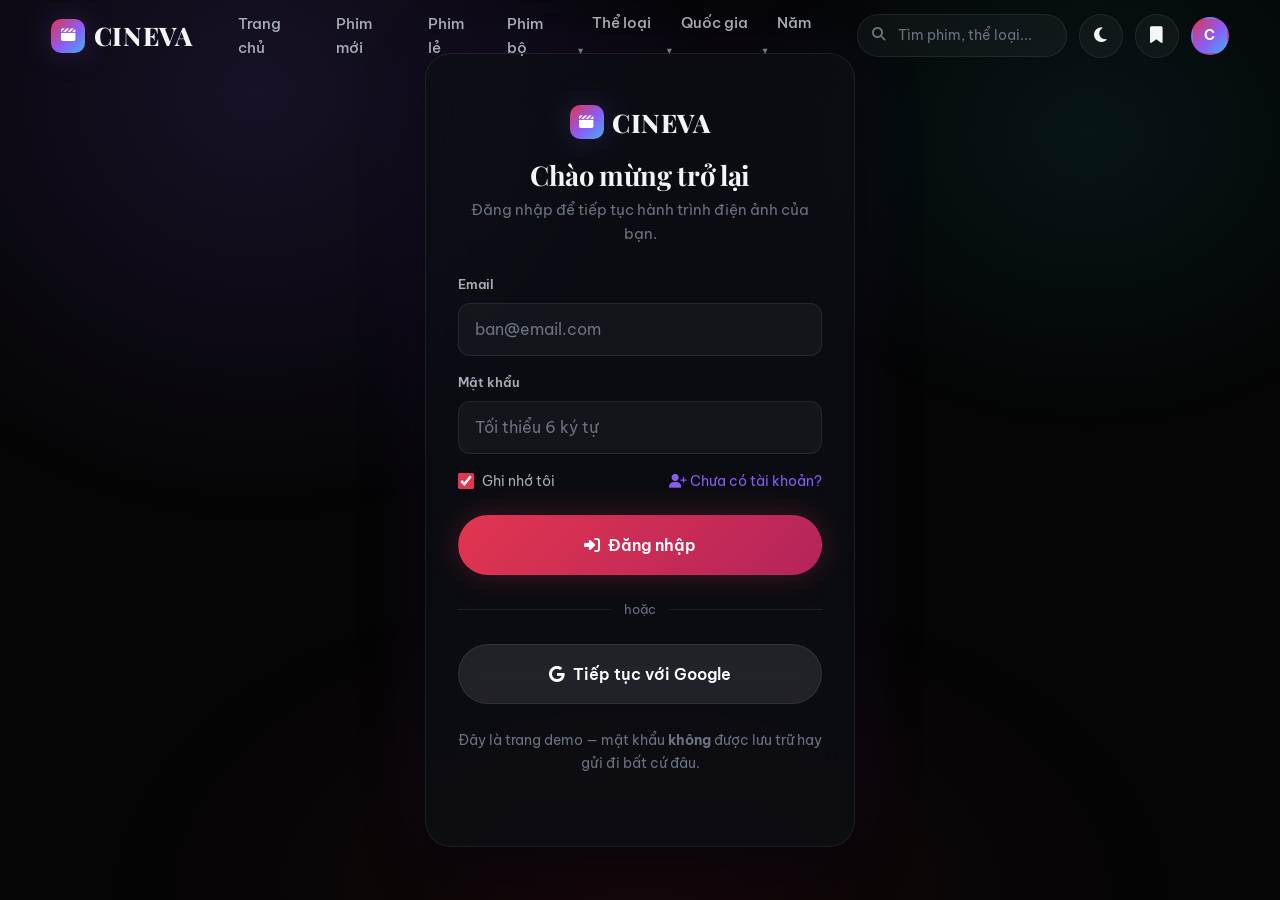
==== commit bd18a164: "Add files via upload" ====
--- a/login.html
+++ b/login.html
@@ -28,6 +28,11 @@
       <p style="text-align:center;color:var(--text-3);margin-bottom:1.8rem">Đăng nhập để tiếp tục hành trình điện ảnh của bạn.</p>
 
       <form id="login-form" novalidate>
+        <div class="form-group" id="name-group" style="display:none">
+          <label for="login-name">Tên hiển thị</label>
+          <input class="form-control" id="login-name" type="text" placeholder="Tên của bạn" autocomplete="name">
+          <span class="field-error">Vui lòng nhập tên hiển thị</span>
+        </div>
         <div class="form-group">
           <label for="login-email">Email</label>
           <input class="form-control" id="login-email" type="email" placeholder="ban@email.com" autocomplete="email" required>
@@ -40,7 +45,7 @@
         </div>
         <div class="form-row" style="display:flex;justify-content:space-between;align-items:center;margin-bottom:1.4rem">
           <label class="checkbox-wrap"><input type="checkbox" checked> Ghi nhớ tôi</label>
-          <a href="#" id="link-forgot" style="color:var(--cyan);font-size:.88rem">Quên mật khẩu?</a>
+          <a href="#" id="toggle-register" style="color:var(--purple);font-size:.88rem"><i class="fa-solid fa-user-plus"></i> Chưa có tài khoản?</a>
         </div>
         <button class="btn btn-primary btn-lg" type="submit" style="width:100%"><i class="fa-solid fa-right-to-bracket"></i> Đăng nhập</button>
       </form>
